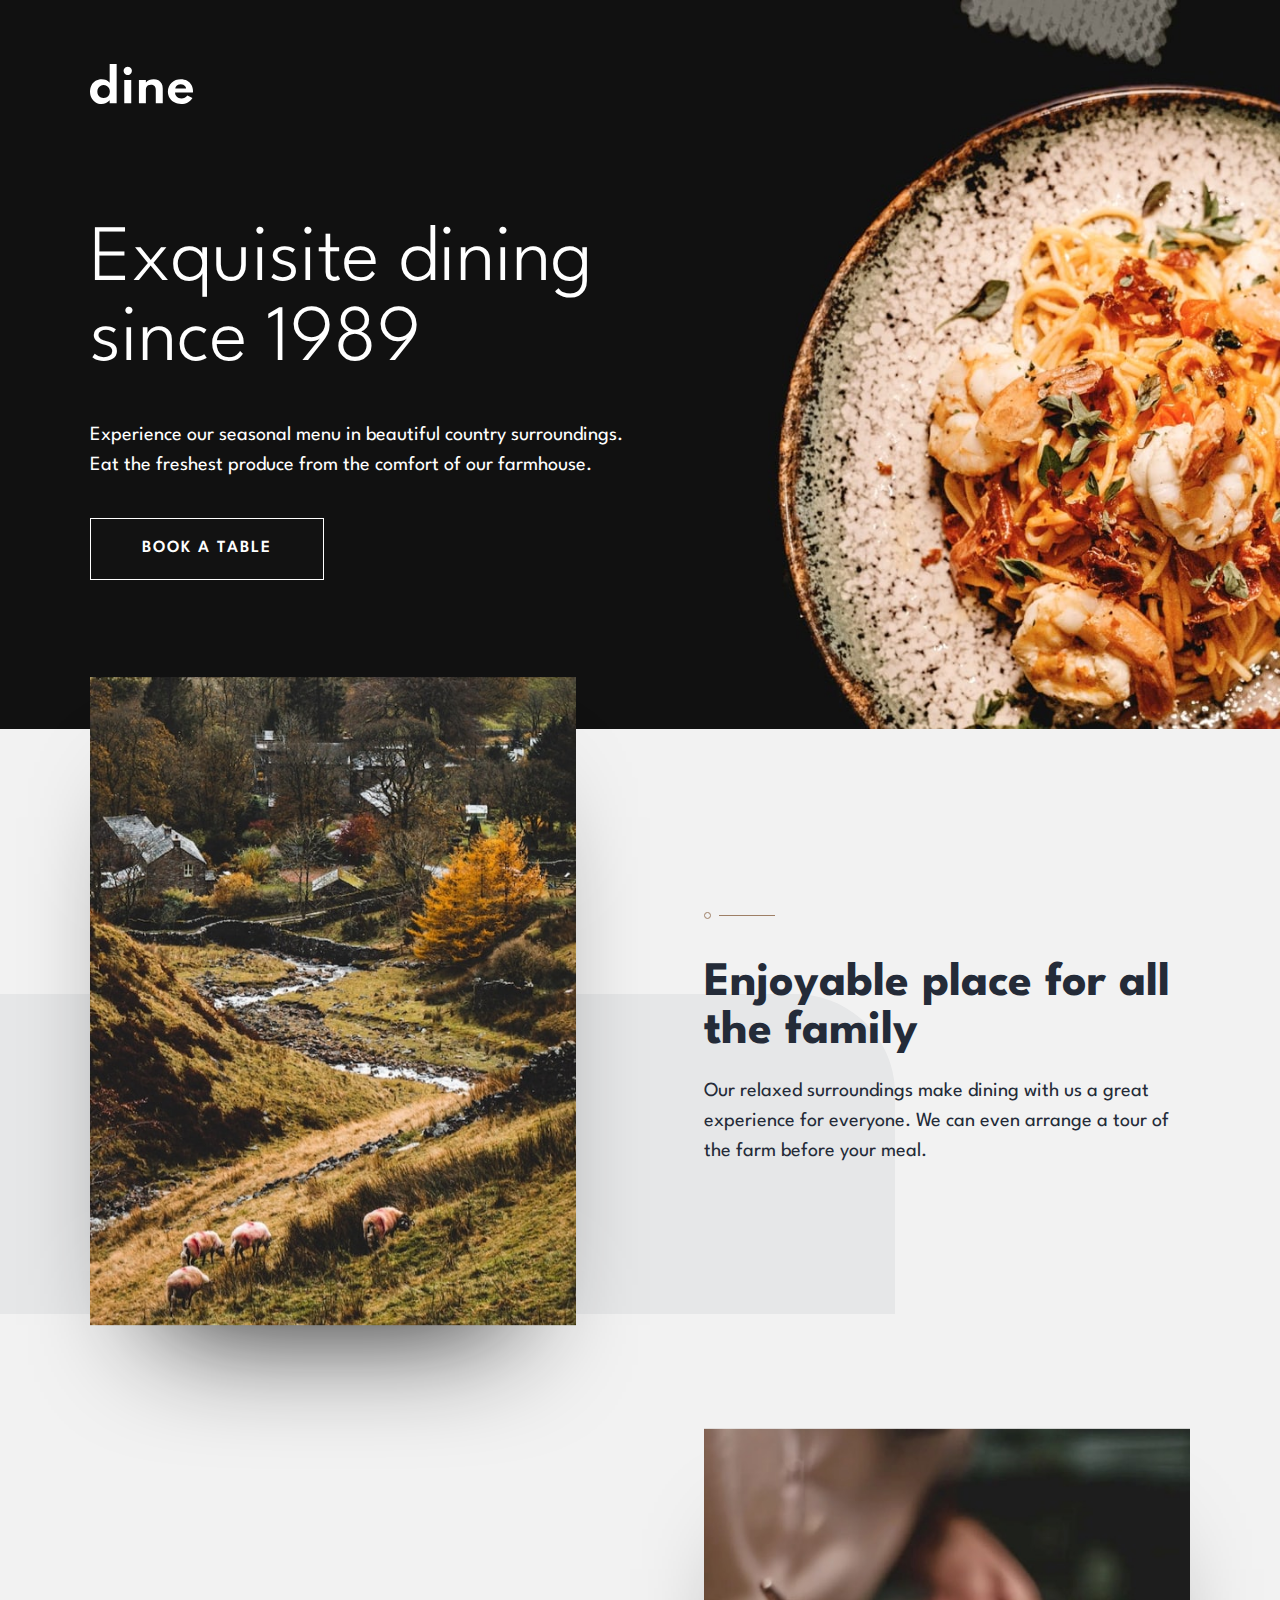
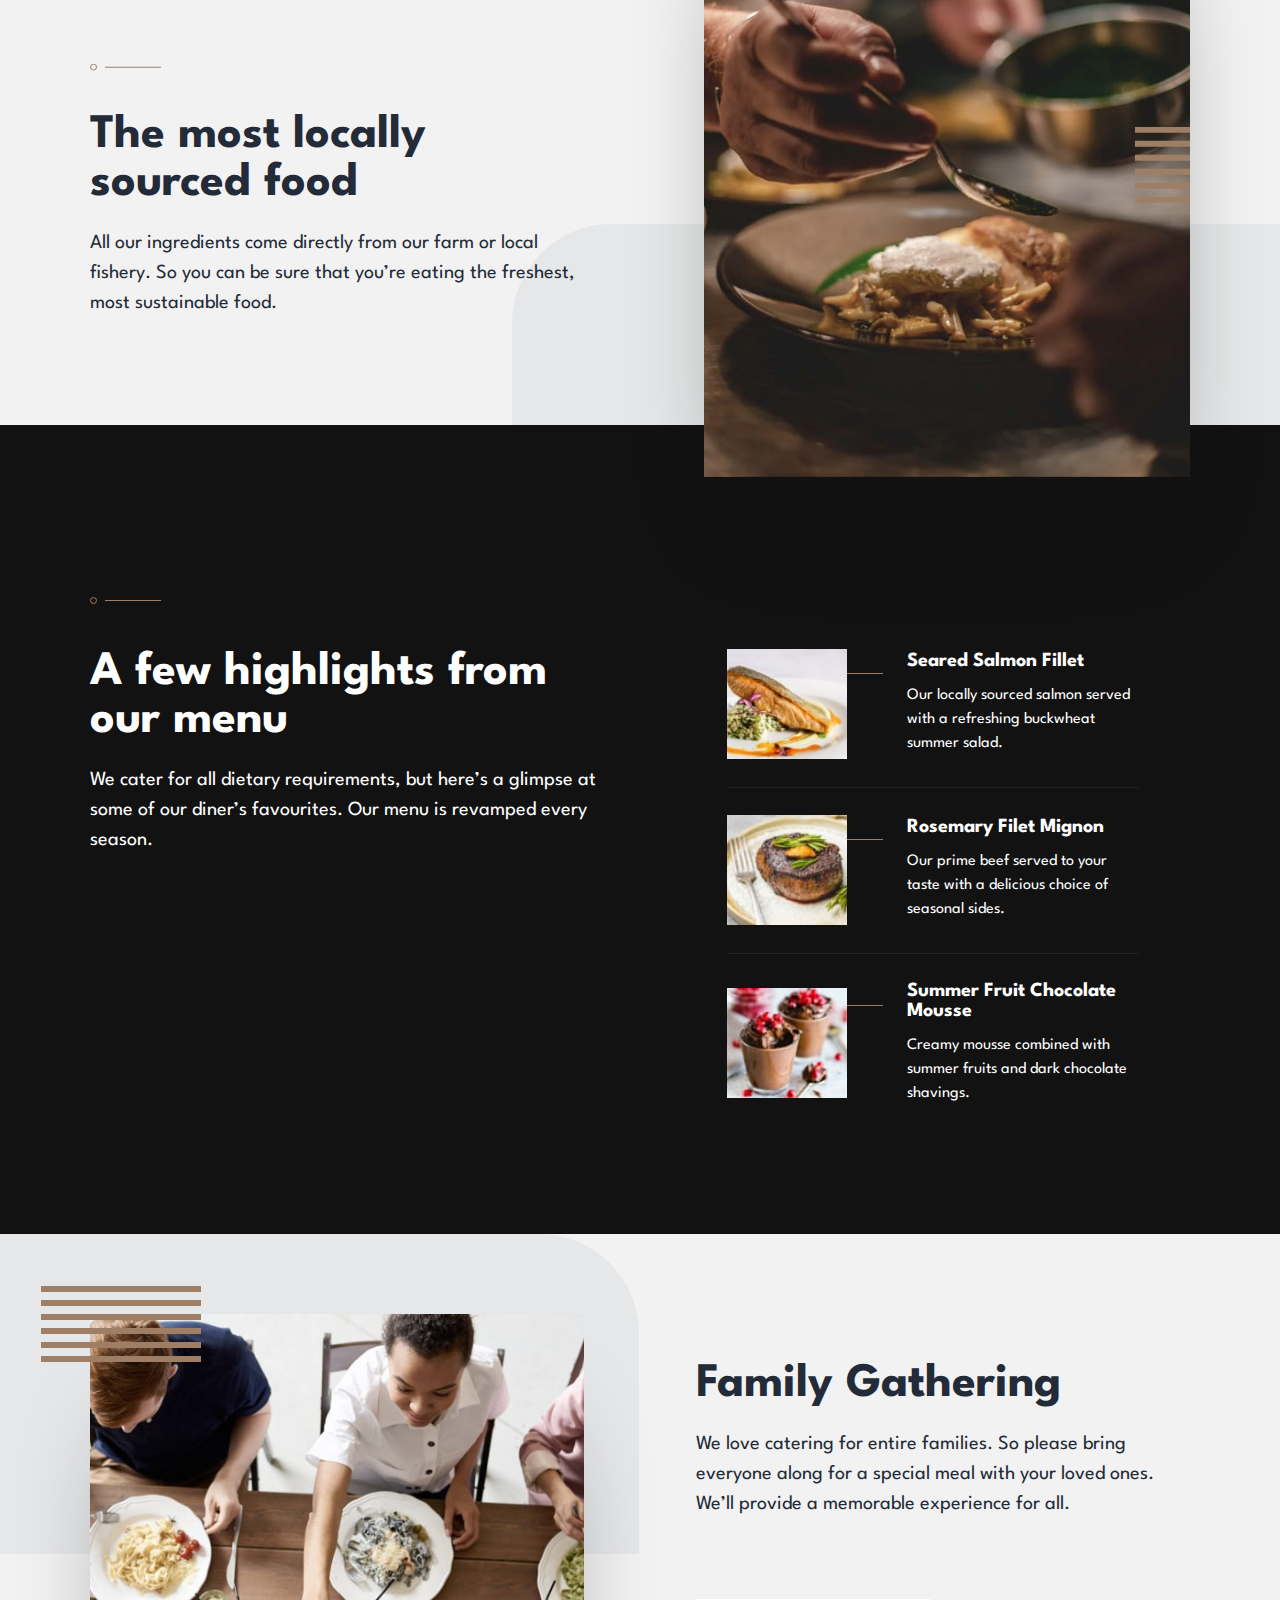
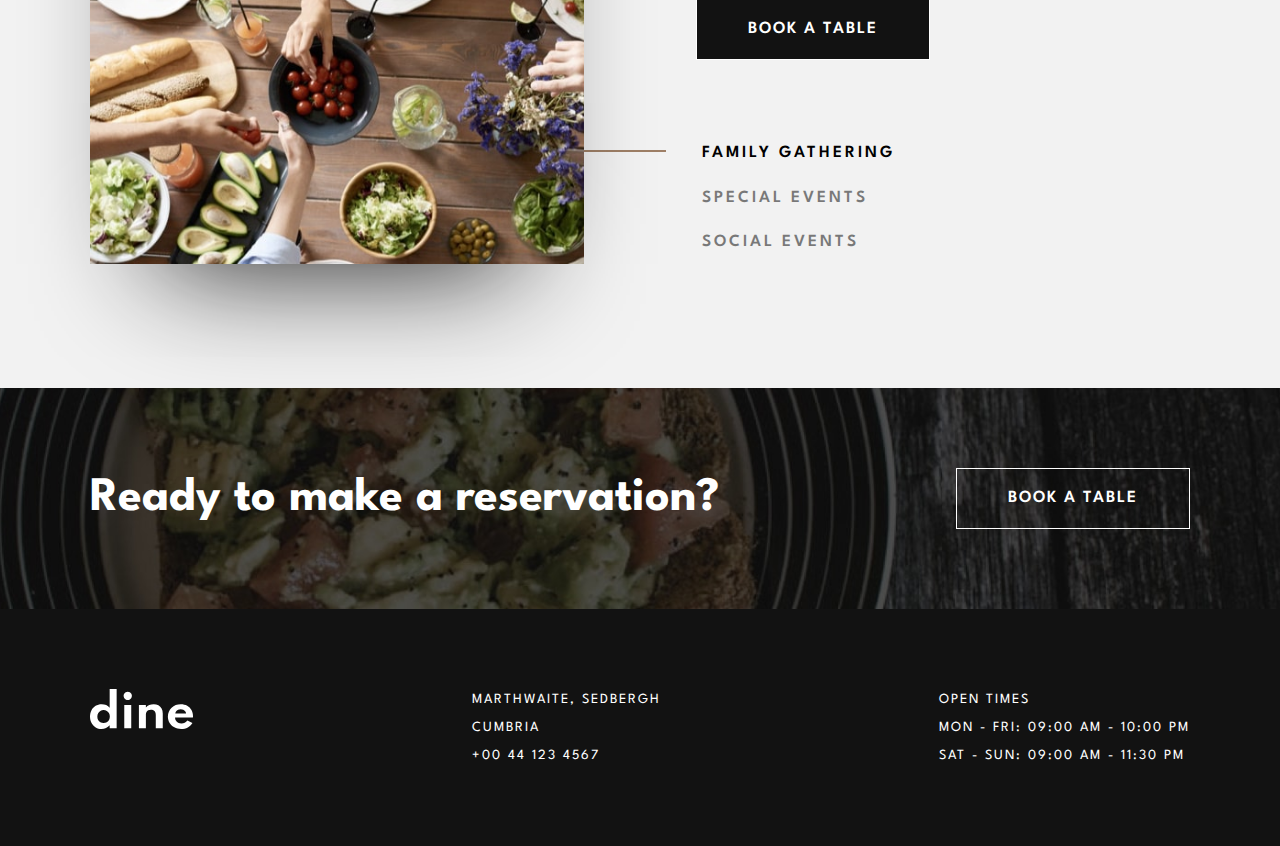
==== index.html @ 5b7f8a97 "Add files via upload" ====
<!DOCTYPE html>
<html lang="en">

<head>
  <meta charset="UTF-8">
  <meta name="viewport" content="width=device-width, initial-scale=1.0">

  <link rel="preconnect" href="https://fonts.googleapis.com">
  <link rel="preconnect" href="https://fonts.gstatic.com" crossorigin>
  <link href="https://fonts.googleapis.com/css2?family=League+Spartan:wght@300;400;600;700&display=swap"
    rel="stylesheet">
  <link rel="icon" type="image/png" sizes="32x32" href="./images/favicon-32x32.png">

  <link rel="stylesheet" href="./style.css">
  <link rel="stylesheet" href="./index.css">

  <title>Frontend Mentor | Dine Website Challenge</title>
</head>

<body>

  <header class="text-neutral-100">
    <div class="header-container">
      <div class="header-content | container">
        <img class="header-logo" src="./images/logo.svg" alt="page logo">
        <div class="header-info">
          <h1 class="fs-header">Exquisite dining since 1989</h1>
          <p>Experience our seasonal menu in beautiful country surroundings. Eat the freshest produce from
            the comfort of our farmhouse.</p>
          <a class="btn" href="./booking.html" target="_blank">Book a table</a>
        </div>
      </div>
      <div class="header-img">
        <picture>
          <source srcset="./images/homepage/hero-bg-desktop.jpg" media="(min-width: 60em)">
          <source srcset="./images/homepage/hero-bg-tablet.jpg" media="(min-width: 40em)">
          <img class="hero-img" src="./images/homepage/hero-bg-mobile.jpg" alt="spaghetti image">
        </picture>
      </div>
    </div>
  </header>

  <main>
    <!-- First Section -->
    <section class="first-section">
      <div class="container">
        <div class="description">
          <div class="description-content">
            <h2 class="fs-sub-header fw-700">Enjoyable place for all the family</h2>
            <p>Our relaxed surroundings make dining with us a great experience for everyone. We can even arrange
              a tour of the farm before your meal.</p>
          </div>
          <div class="description-img">
            <picture>
              <source srcset="./images/homepage/enjoyable-place-desktop.jpg" media="(min-width: 60em)">
              <source srcset="./images/homepage/enjoyable-place-tablet.jpg" media="(min-width: 40em)">
              <img class="river-img" src="./images/homepage/enjoyable-place-mobile.jpg"
                alt="river in the mountains image">
            </picture>
          </div>
        </div>
        <div class="description">
          <div class="description-content">
            <h2 class="fs-sub-header fw-700">The most locally sourced food</h2>
            <p>All our ingredients come directly from our farm or local fishery. So you can be sure that you’re
              eating the freshest, most sustainable food.</p>
          </div>
          <div class="description-img">
            <picture>
              <source srcset="./images/homepage/locally-sourced-desktop.jpg" media="(min-width: 60em)">
              <source srcset="./images/homepage/locally-sourced-tablet.jpg" media="(min-width: 40em)">
              <img class="lunch-img" src="./images/homepage/locally-sourced-mobile.jpg"
                alt="food on the table in a plate">
            </picture>
          </div>
        </div>
      </div>
    </section>
    <!-- End of First Section -->

    <!-- Second Section -->
    <section class="bg-neutral-900 text-neutral-100">
      <div class="container">
        <div class="highlights">
          <div class="highlight-info">
            <h2 class="fs-sub-header fw-700">A few highlights from our menu</h2>
            <p>We cater for all dietary requirements, but here’s a glimpse at some of our diner’s favourites.
              Our menu is revamped every season.</p>
          </div>
          <div class="highlight-collection">
            <!-- First Highlight -->
            <div class="highlight">
              <div class="highlight-img">
                <picture>
                  <source srcset="./images/homepage/salmon-desktop-tablet.jpg" media="(min-width: 40em)">
                  <img src="./images/homepage/salmon-mobile.jpg" alt="salmon with vegetables on a plate">
                </picture>
              </div>
              <div class="highlight-description">
                <h3 class="fw-bold fs-600">Seared Salmon Fillet</h3>
                <p class="fs-400">Our locally sourced salmon served with a refreshing buckwheat summer salad.</p>
              </div>
            </div>
            <!-- End of First Highlight -->
            <!-- Second Highlight -->
            <div class="highlight">
              <div class="highlight-img">
                <picture>
                  <source srcset="./images/homepage/beef-desktop-tablet.jpg" media="(min-width: 40em)">
                  <img src="./images/homepage/beef-mobile.jpg" alt="beef on a plate">
                </picture>
              </div>
              <div class="highlight-description">
                <h3 class="fw-bold fs-600">Rosemary Filet Mignon</h3>
                <p class="fs-400">Our prime beef served to your taste with a delicious choice of seasonal sides.</p>
              </div>
            </div>
            <!-- End of Second Highlight -->
            <!-- Third Highlight -->
            <div class="highlight">
              <div class="highlight-img">
                <picture>
                  <source srcset="./images/homepage/chocolate-desktop-tablet.jpg" media="(min-width: 40em)">
                  <img src="./images/homepage/chocolate-mobile.jpg" alt="dessert chocolade">
                </picture>
              </div>
              <div class="highlight-description">
                <h3 class="fw-bold fs-600">Summer Fruit Chocolate Mousse</h3>
                <p class="fs-400">Creamy mousse combined with summer fruits and dark chocolate shavings.</p>
              </div>
            </div>
            <!-- End of Third Highlight -->
          </div>
        </div>
      </div>
    </section>
    <!-- End of Second Section -->

    <!-- Third Section -->
    <section class="third-section">
      <div class="container">
        <!-- First Experience -->
        <div class="booking-experience booking-experience-family">
          <div class="experience-img">
            <picture>
              <source srcset="./images/homepage/family-gathering-desktop.jpg" media="(min-width: 60em)">
              <source srcset="./images/homepage/family-gathering-tablet.jpg" media="(min-width: 40em)">
              <img class="gathering-img" src="./images/homepage/family-gathering-mobile.jpg"
                alt="family gathering lunch">
            </picture>
          </div>
          <div class="experience-opportunity">
            <div class="experience-options | fs-500 fw-600 text-primary-300">
              <button class="family-gathering">Family Gathering</button>
              <button class="special-events" onclick="showDiv2()">Special Events</button>
              <button class="social-events" onclick="showDiv3()">Social Events</button>
            </div>
            <div class="experience-info">
              <h2 class="fs-sub-header fw-700">Family Gathering</h2>
              <p>We love catering for entire families. So please bring everyone along for a special meal with your
                loved ones. We’ll provide a memorable experience for all.
              </p>
              <a class="btn" href="./booking.html" target="_blank">Book a table</a>
            </div>
          </div>
        </div>
        <!-- End of First Experience -->
        <!-- Second Experience -->
        <div class="booking-experience booking-experience-special" style="display: none;">
          <div class="experience-img">
            <picture>
              <source srcset="./images/homepage/special-events-desktop.jpg" media="(min-width: 60em)">
              <source srcset="./images/homepage/special-events-tablet.jpg" media="(min-width: 40em)">
              <img class="gathering-img" src="./images/homepage/special-events-mobile.jpg"
                alt="celebrating special family event">
            </picture>
          </div>
          <div class="experience-opportunity">
            <div class="experience-options | fs-500 fw-600 text-primary-300">
              <button class="family-gathering" onclick="showDiv1()">Family Gathering</button>
              <button class="special-events">Special Events</button>
              <button class="social-events" onclick="showDiv3()">Social Events</button>
            </div>
            <div class="experience-info">
              <h2 class="fs-sub-header fw-700">Special Events</h2>
              <p>Whether it’s a romantic dinner or special date you’re celebrating with others we’ll look after you.
                We’ll be sure to mark your special date with an unforgettable meal.</p>
              <a class="btn" href="./booking.html" target="_blank">Book a table</a>
            </div>
          </div>
        </div>
        <!-- End of Second Experience -->
        <!-- Third Experience -->
        <div class="booking-experience booking-experience-social" style="display: none;">
          <div class="experience-img">
            <picture>
              <source srcset="./images/homepage/social-events-desktop.jpg" media="(min-width: 60em)">
              <source srcset="./images/homepage/social-events-tablet.jpg" media="(min-width: 40em)">
              <img class="gathering-img" src="./images/homepage/social-events-mobile.jpg"
                alt="social event in the making">
            </picture>
          </div>
          <div class="experience-opportunity">
            <div class="experience-options | fs-500 fw-600 text-primary-300">
              <button class="family-gathering" onclick="showDiv1()">Family Gathering</button>
              <button class="special-events" onclick="showDiv2()">Special Events</button>
              <button class="social-events">Social Events</button>
            </div>
            <div class="experience-info">
              <h2 class="fs-sub-header fw-700">Social Events</h2>
              <p>Are you looking to have a larger social event? No problem! We’re more than happy to cater for big
                parties. We’ll work with you to make your event a hit with everyone.</p>
              <a class="btn" href="./booking.html" target="_blank">Book a table</a>
            </div>
          </div>
        </div>
        <!-- End of Third Experience -->
      </div>
    </section>
    <!-- End of Third Section -->

    <!-- Fourth Section -->
    <section class="cta | text-neutral-100">
      <div class="container">
        <h2 class="fs-sub-header fw-700">Ready to make a reservation?</h2>
        <a class="btn btn-transparent" href="./booking.html" target="_blank">Book a table</a>
      </div>
    </section>
    <!-- End of Fourth Section -->


    <footer class="bg-neutral-900 text-neutral-100 fs-300">
      <div class="container">
        <img src="./images/logo.svg" alt="page logo">
        <div class="footer-info">
          <p>Marthwaite, Sedbergh</p>
          <p>Cumbria</p>
          <p>+00 44 123 4567</p>
        </div>
        <div class="footer-worktime">
          <p>Open Times</p>
          <p>Mon - Fri: 09:00 AM - 10:00 PM</p>
          <p>Sat - Sun: 09:00 AM - 11:30 PM</p>
        </div>
      </div>
    </footer>
  </main>

  <script src="./index.js"></script>
</body>

</html>
---- style.css ----
:root {
  --clr-accent-400: hsl(26, 22%, 51%);
  --clr-accent-500: hsl(0, 43%, 50%);

  --clr-neutral-900: hsl(0, 0%, 7%);
  --clr-neutral-200: hsl(0, 0%, 95%);
  --clr-neutral-100: hsl(0, 0%, 100%);

  --clr-primary-100: hsl(0, 0%, 56%);
  --clr-primary-200: hsl(216, 14%, 42%);
  --clr-primary-300: hsl(0, 0%, 30%);
  --clr-primary-400: hsl(219, 22%, 18%);
  --clr-primary-700: hsl(234, 30%, 13%);

  --fw-300: 300;
  --fw-400: 400;
  --fw-600: 600;
  --fw-700: 700;

  --fs-300: 0.875rem;
  --fs-400: 1rem;
  --fs-500: 1.0625rem;
  --fs-600: 1.25rem;
  --fs-700: 2rem;

  --fs-header: 5rem;
  --fs-sub-header: 3rem;
  --fs-body: 1.25rem;

  --ff-primary: "League Spartan", sans-serif;
}

@media (max-width: 60em) {
  :root {
    --fs-header: 3rem;
  }
}
@media (max-width: 40em) {
  :root {
    --fs-header: 2rem;
    --fs-sub-header: 2rem;
    --fs-body: 1rem;
  }
}

*,
*::before,
*::after {
  box-sizing: border-box;
}
/*
  2. Remove default margin
*/
* {
  margin: 0;
}
/*
  3. Allow percentage-based heights in the application
*/
html,
body {
  height: 100%;
}
/*
  Typographic tweaks!
  4. Add accessible line-height
  5. Improve text rendering
*/
body {
  line-height: 1.5;
  -webkit-font-smoothing: antialiased;
}
/*
  6. Improve media defaults
*/
img,
picture,
video,
canvas,
svg {
  display: block;
  max-width: 100%;
}
/*
  7. Remove built-in form typography styles
*/
input,
button,
textarea,
select {
  font: inherit;
}
/*
  8. Avoid text overflows
*/
p,
h1,
h2,
h3,
h4,
h5,
h6 {
  overflow-wrap: break-word;
}
/*
  9. Create a root stacking context
*/
#root,
#__next {
  isolation: isolate;
}

/* Utility classes */

.text-accent-500 {
  color: var(--clr-accent-500);
}

.text-neutral-100 {
  color: var(--clr-neutral-100);
}
.text-neutral-900 {
  color: var(--clr-neutral-900);
}

.text-primary-200 {
  color: var(--clr-primary-200);
}
.text-primary-300 {
  color: var(--clr-primary-300);
}
.text-primary-400 {
  color: var(--clr-primary-400);
}
.text-primary-700 {
  color: var(--clr-primary-700);
}

.bg-accent-400 {
  background-color: var(--clr-accent-400);
}

.bg-neutral-100 {
  background-color: var(--clr-neutral-100);
}
.bg-neutral-900 {
  background-color: var(--clr-neutral-900);
}

.bg-primary-200 {
  background-color: var(--clr-primary-200);
}
.bg-primary-300 {
  background-color: var(--clr-primary-300);
}
.bg-primary-400 {
  background-color: var(--clr-primary-400);
}
.bg-primary-700 {
  background-color: var(--clr-primary-700);
}

.fw-300 {
  font-weight: var(--fw-300);
}
.fw-400 {
  font-weight: var(--fw-400);
}
.fw-600 {
  font-weight: var(--fw-600);
}
.fw-700 {
  font-weight: var(--fw-700);
}

.fs-300 {
  font-size: var(--fs-300);
}
.fs-400 {
  font-size: var(--fs-400);
}
.fs-500 {
  font-size: var(--fs-500);
}
.fs-600 {
  font-size: var(--fs-600);
}
.fs-700 {
  font-size: var(--fs-700);
}
.fs-800 {
  font-size: var(--fs-800);
}
.fs-header {
  font-size: var(--fs-header);
}
.fs-sub-header {
  font-size: var(--fs-sub-header);
}

.container {
  --side-padd: 1rem;

  width: min(1100px, 100% - var(--side-padd) * 2);
  margin-inline: auto;
}

/* General Styling */

body {
  font-family: var(--ff-primary);
  font-size: var(--fs-body);
  font-weight: var(--fw-400);
  color: var(--clr-primary-400);
  background-color: var(--clr-neutral-200);
}

h1,
h2,
h3 {
  line-height: 1;
}

h1 {
  font-weight: var(--fw-300);
}

.btn {
  text-decoration: none;
  font-size: var(--fs-500);
  background-color: var(--clr-neutral-900);
  color: var(--clr-neutral-100);
  text-transform: uppercase;
  font-weight: var(--fw-600);
  border: 1px solid var(--clr-neutral-100);
  padding: 1em 3em;
  letter-spacing: 2px;
}

@media (min-width: 60em) {
  .btn:hover,
  .btn:focus-visible {
    background-color: var(--clr-neutral-100);
    color: var(--clr-neutral-900);
    border: 1px solid currentColor;
  }
}

/* Footer */

footer > .container {
  padding-block: 5rem;
  display: grid;
  grid-template-areas:
    "logo"
    "info"
    "worktime";
  gap: 2.5em;
  justify-content: center;
  text-align: center;
  text-transform: uppercase;
  letter-spacing: 2px;
}

footer > .container > img {
  margin-inline: auto;
  grid-area: logo;
}

.footer-info {
  grid-area: info;
}

.footer-info > * + * {
  margin-top: 0.5em;
}

.footer-worktime {
  grid-area: worktime;
}

.footer-worktime > * + * {
  margin-top: 0.5em;
}

@media (min-width: 40em) {
  footer > .container {
    grid-template-areas:
      "logo info"
      "logo worktime";
    justify-content: start;
    text-align: left;
  }
  footer > .container > img {
    margin-right: 8em;
  }
}

@media (min-width: 60em) {
  footer > .container {
    grid-template-areas: "logo info worktime";
    justify-content: space-between;
    text-align: left;
  }
  footer > .container > img {
    margin-right: 0;
  }
}
---- index.css ----
.header-container {
  display: grid;
  grid-template-rows: 1fr 70%;
  text-align: center;
}

.header-logo {
  margin-inline: auto;
  margin-bottom: 2rem;
}

.header-container > * {
  grid-column: 1 / 2;
}

.header-content {
  z-index: 2;
  grid-row: 2 / 3;
}

@media (min-width: 40em) {
  .header-content {
    margin-top: 4rem;
  }
  .header-info {
    max-width: 58ch;
    margin-inline: auto;
  }
}

@media (min-width: 60em) {
  .header-container {
    text-align: left;
  }
  .header-logo {
    margin: 0;
  }
  .header-content {
    grid-row: 1 / 3;
  }
}

.header-info {
  display: grid;
}

.header-info h1 {
  margin-bottom: 0.5em;
}

.header-info a {
  margin-top: 2.5em;
  max-width: fit-content;
  margin-inline: auto;
}

.header-img {
  z-index: -1;
  grid-row: 1 / 5;
}

.hero-img {
  min-width: 100%;
}

@media (max-width: 60em) {
  .hero-img {
    max-height: 900px;
    object-fit: cover;
    object-position: 50% 20%;
  }
}

@media (max-width: 40em) {
  .hero-img {
    max-height: 700px;
    object-fit: cover;
    object-position: 50% 20%;
  }
}

@media (min-width: 60em) {
  .header-content {
    display: grid;
  }
  .header-info {
    margin-bottom: 10%;
    margin-inline: initial;
    max-height: 400px;
    max-width: 45ch;
  }
  .header-info h1 {
    margin: 0;
  }
  .header-info a {
    margin-inline: 0;
    margin-top: 0;
    align-self: start;
  }
  .hero-img {
    min-height: 650px;
  }
  .header-logo {
    align-self: start;
  }
}

/* First section */

.description {
  display: flex;
  flex-direction: column;
  gap: 6rem;
  align-items: center;
  text-align: center;
  position: relative;
}

.description:first-child {
  transform: translateY(-10%);
}

.description:last-child {
  margin-bottom: 7rem;
}

@media (min-width: 40em) {
  .header-content {
    margin-top: 4rem;
  }
  .description:first-child {
    transform: translateY(-15%);
  }
}

@media (min-width: 60em) {
  .description {
    flex-direction: row;
    text-align: left;
    gap: 8rem;
  }
  .description > * {
    flex-basis: 100%;
  }
  .description:first-child {
    transform: translateY(-8%);
  }
  .description:last-child {
    margin-bottom: 0;
    transform: translateY(8%);
  }
  .description-content {
    transform: translateY(30%);
  }
}

.description-content {
  order: 2;
  position: relative;
}

.description-content::before {
  content: "";
  background-image: url("./images/patterns/pattern-divide.svg");
  position: absolute;
  inset: -3rem 0 0 calc(50% - 35px);
  background-repeat: no-repeat;
}

.description-content > * + * {
  margin-top: 1em;
}

.description-img {
  order: 1;
  box-shadow: 0 70px 120px -70px var(--clr-neutral-900);
}

@media (min-width: 40em) {
  main {
    position: relative;
  }
  .first-section::before {
    content: "";
    background-image: url("./images/patterns/pattern-curve-top-right.svg");
    background-repeat: no-repeat;
    position: absolute;
    z-index: -1;
    inset: 4% 50% 0 0;
  }
  .first-section::after {
    content: "";
    background-image: url("./images/patterns/pattern-curve-top-left.svg");
    background-repeat: no-repeat;
    position: absolute;
    z-index: -1;
    inset: 37% 0 0 50%;
  }
  .description:last-child .description-img::after {
    content: "";
    background-image: url("./images/patterns/pattern-lines.svg");
    background-repeat: no-repeat;
    position: absolute;
    inset: 40% 0 0 75%;
    z-index: 1;
  }
}

@media (min-width: 60em) {
  .first-section::before {
    inset: 8% 0 0 0;
  }
  .first-section::after {
    inset: 33% 0 0 40%;
  }
  .description:last-child .description-content {
    order: 1;
  }
  .description-content::before {
    inset: -3rem 0 0 0;
  }
  .description:last-child .description-img::after {
    inset: 46% 0 0 95%;
  }
}

@media (min-width: 85em) {
  .description:last-child .description-img::after {
    width: 160px;
  }
}

@media (min-width: 140em) {
  .first-section::after {
    inset: 30% 0 0 70%;
  }
}

/* Second Section */

.highlights {
  display: flex;
  flex-direction: column;
  gap: 4.5rem;
  text-align: center;
  padding-block: 8rem 6rem;
}

.highlight-info > * + * {
  margin-top: 1em;
}

.highlight-info h2 {
  position: relative;
}

.highlight-info h2::before {
  content: "";
  background-image: url("./images/patterns/pattern-divide.svg");
  background-repeat: no-repeat;
  position: absolute;
  inset: -3.25rem 0 0 calc(50% - 35px);
}

.highlight-collection > * + * {
  margin-top: 6rem;
  position: relative;
}

.highlight-collection > * + *::before {
  content: "";
  position: absolute;
  inset: -1.75rem 0 0;
  border-top: 1px solid;
  border-top-color: var(--clr-primary-100);
  opacity: 0.15;
}

.highlight {
  display: flex;
  flex-direction: column;
  align-items: center;
  gap: 2.5rem;
}

.highlight-description {
  max-width: 40ch;
}

@media (min-width: 40em) {
  .highlight-collection > * + * {
    margin-top: 3.5rem;
  }
  .highlight {
    flex-direction: row;
    gap: 3.75rem;
    max-width: 80%;
    margin-inline: auto;
    position: relative;
    isolation: isolate;
  }
  .highlight::after {
    content: "";
    background-image: url("./images/patterns/pattern-lines.svg");
    background-repeat: no-repeat;
    position: absolute;
    z-index: -1;
    inset: 1rem 0 0 0rem;
    height: 1.5px;
    width: 30%;
  }
  .highlight-img > * > * {
    min-width: 120px;
    object-fit: cover;
  }
  .highlight-description {
    text-align: left;
  }
}

.highlight-description > * + * {
  margin-top: 0.8125em;
}

@media (min-width: 60em) {
  .highlights {
    flex-direction: row;
    text-align: left;
    padding-block: 14rem 8rem;
  }
  .highlights > * {
    flex-basis: 100%;
  }
  .highlight-info h2::before {
    inset: -3.25rem 0 0 0;
  }
  .highlight::after {
    inset: 1.5rem 0 0 2rem;
  }
  .highlight-img > * > * {
    min-height: clamp(100px, 110px, 120px);
  }
}

/* Third Section */

.third-section {
  position: relative;
}

.booking-experience {
  display: flex;
  flex-direction: column;
  gap: 3em;
  align-items: center;
  text-align: center;
  margin-block: 5rem 7.75rem;
}

.experience-img {
  position: relative;
  box-shadow: 0 70px 120px -70px var(--clr-neutral-900);
}

.experience-options {
  display: flex;
  flex-direction: column;
  gap: 1.75em;
}

@media (min-width: 40em) {
  .experience-img::before {
    content: "";
    position: absolute;
    inset: -10% 0 0 -10%;
    background-image: url("./images/patterns/pattern-lines.svg");
    background-repeat: no-repeat;
  }
  .third-section::before {
    content: "";
    position: absolute;
    z-index: -1;
    inset: -5rem 0 0 -70%;
    background-image: url("./images/patterns/pattern-curve-top-right.svg");
    background-repeat: no-repeat;
  }
  .experience-options {
    flex-direction: row;
    gap: 1em;
    justify-content: space-between;
  }
}

@media (min-width: 60em) {
  .third-section::before {
    inset: -5rem 0 0 -20%;
  }
  .booking-experience {
    flex-direction: row;
    text-align: left;
    gap: 7rem;
  }
  .booking-experience > * {
    flex-basis: 100%;
  }
  .experience-img::before {
    inset: -5% 0 0 -10%;
  }
  .experience-opportunity {
    display: flex;
    flex-direction: column-reverse;
  }
  .experience-options {
    flex-direction: column;
    align-items: start;
    margin-top: 5rem;
  }
}

.experience-options > button {
  cursor: pointer;
  background-color: transparent;
  border: 0;
  text-transform: uppercase;
  letter-spacing: 3px;
  position: relative;
}

.experience-options > button::after {
  content: "";
  background-image: url("./images/patterns/pattern-lines.svg");
  background-repeat: no-repeat;
  position: absolute;
  z-index: -1;
  inset: 1.75rem 0 0 calc(50% - 5%);
  height: 2px;
  width: 10%;
}

.experience-options > button[onclick] {
  opacity: 0.5;
}

.experience-options > button[onclick]::after {
  display: none;
}

.experience-info {
  margin-top: 2em;
  display: grid;
  gap: 1em;
}

.experience-info > .btn {
  width: fit-content;
  margin-inline: auto;
}

@media (min-width: 40em) {
  .experience-options > button::after {
    inset: 2rem 0 0 calc(50% - 11%);
    width: 22%;
  }
  .experience-info {
    max-width: 50ch;
    margin-inline: auto;
  }
  .experience-info > .btn {
    margin-top: 3.75rem;
  }
}

@media (min-width: 60em) {
  .experience-options > button:hover,
  .experience-options > button:focus {
    opacity: 1;
  }
  .experience-options > button::after {
    inset: calc(50% - 0.25em) 0 0 -7rem;
    width: 40%;
  }
  .experience-info > .btn {
    margin-inline: 0;
  }
  .experience-img > * > * {
    min-height: 550px;
    object-fit: cover;
  }
}

/* Fourth Section */

.cta {
  padding-block: 5rem;
  background-image: url("./images/homepage/ready-bg-mobile.jpg");
  background-repeat: no-repeat;
  background-size: cover;
  background-position: center center;
}

@media (min-width: 40em) {
  .cta {
    background-image: url("./images/homepage/ready-bg-tablet.jpg");
  }
}

.cta > .container {
  display: flex;
  flex-direction: column;
  gap: 1.5em;
  align-items: center;
  text-align: center;
}

.btn-transparent {
  background-color: transparent;
}

@media (min-width: 60em) {
  .cta {
    background-image: url("./images/homepage/ready-bg-desktop.jpg");
  }
  .cta > .container {
    flex-direction: row;
    justify-content: space-between;
  }
}
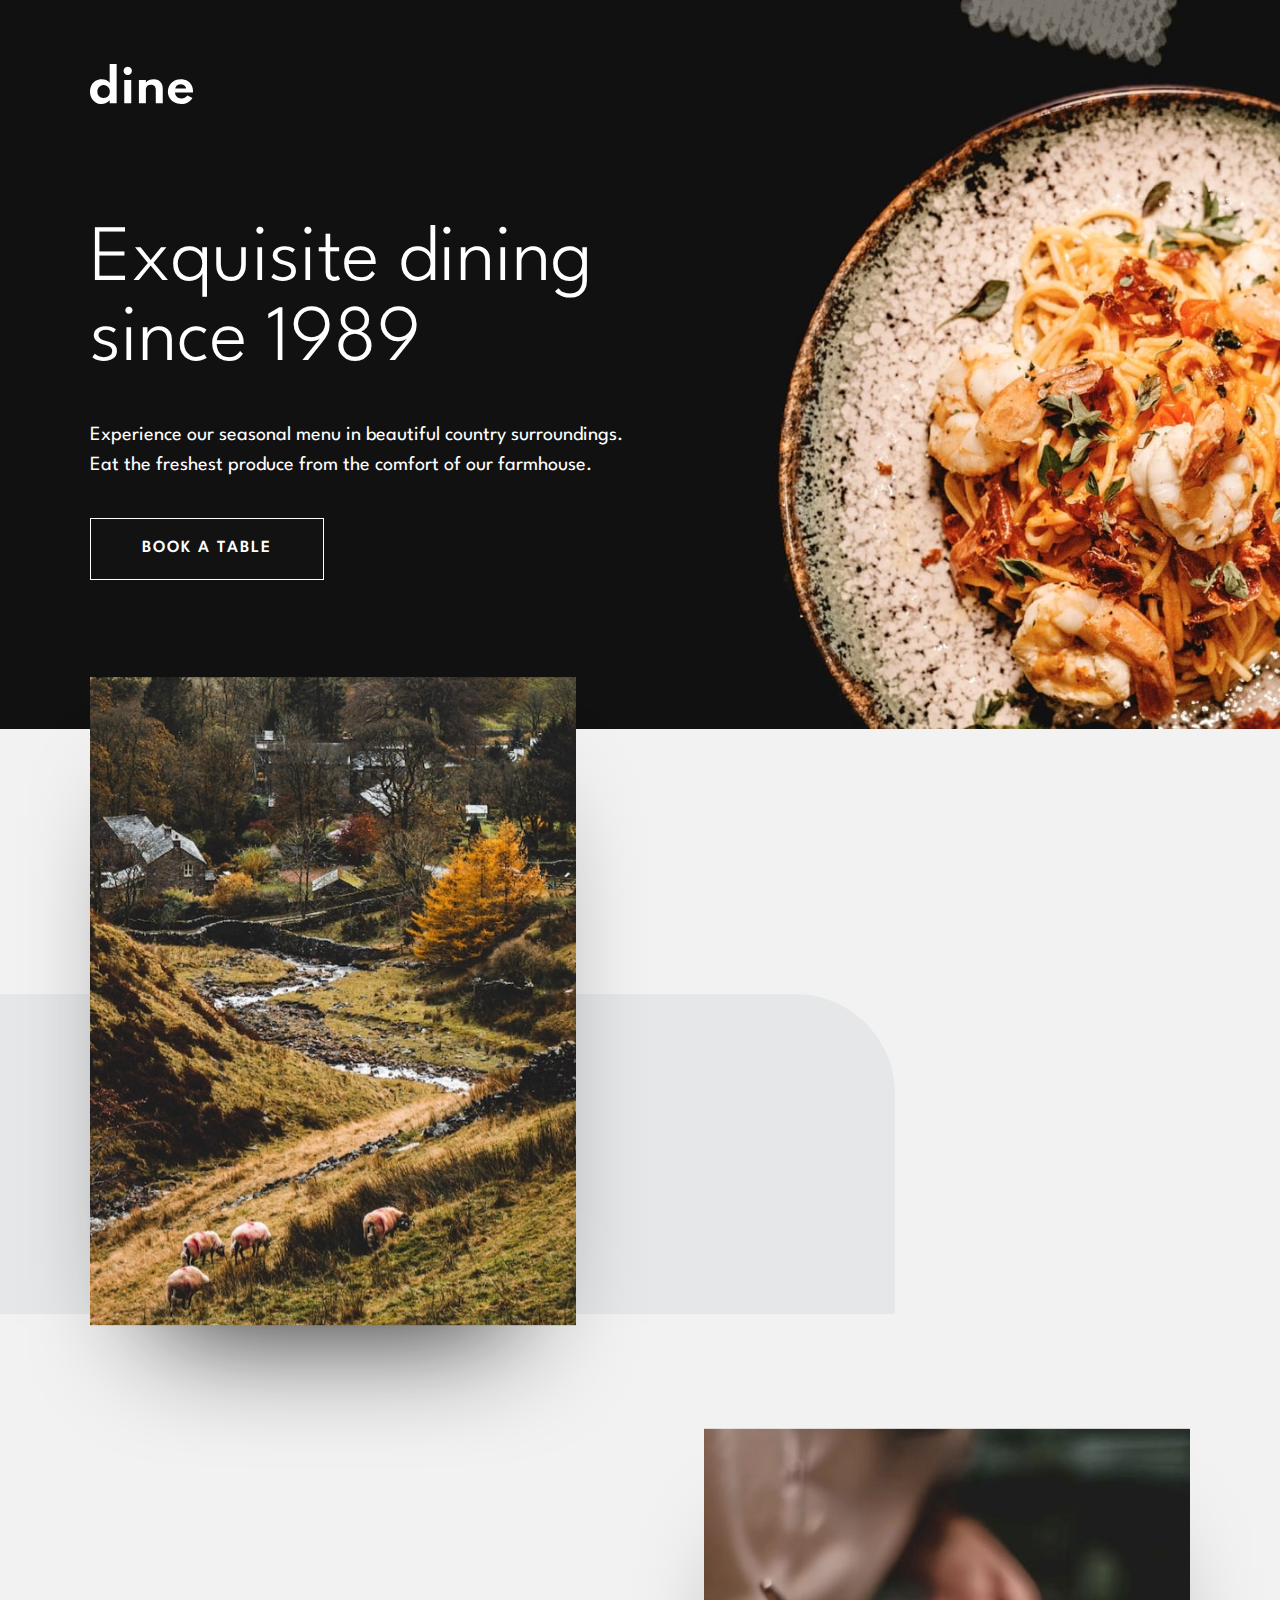
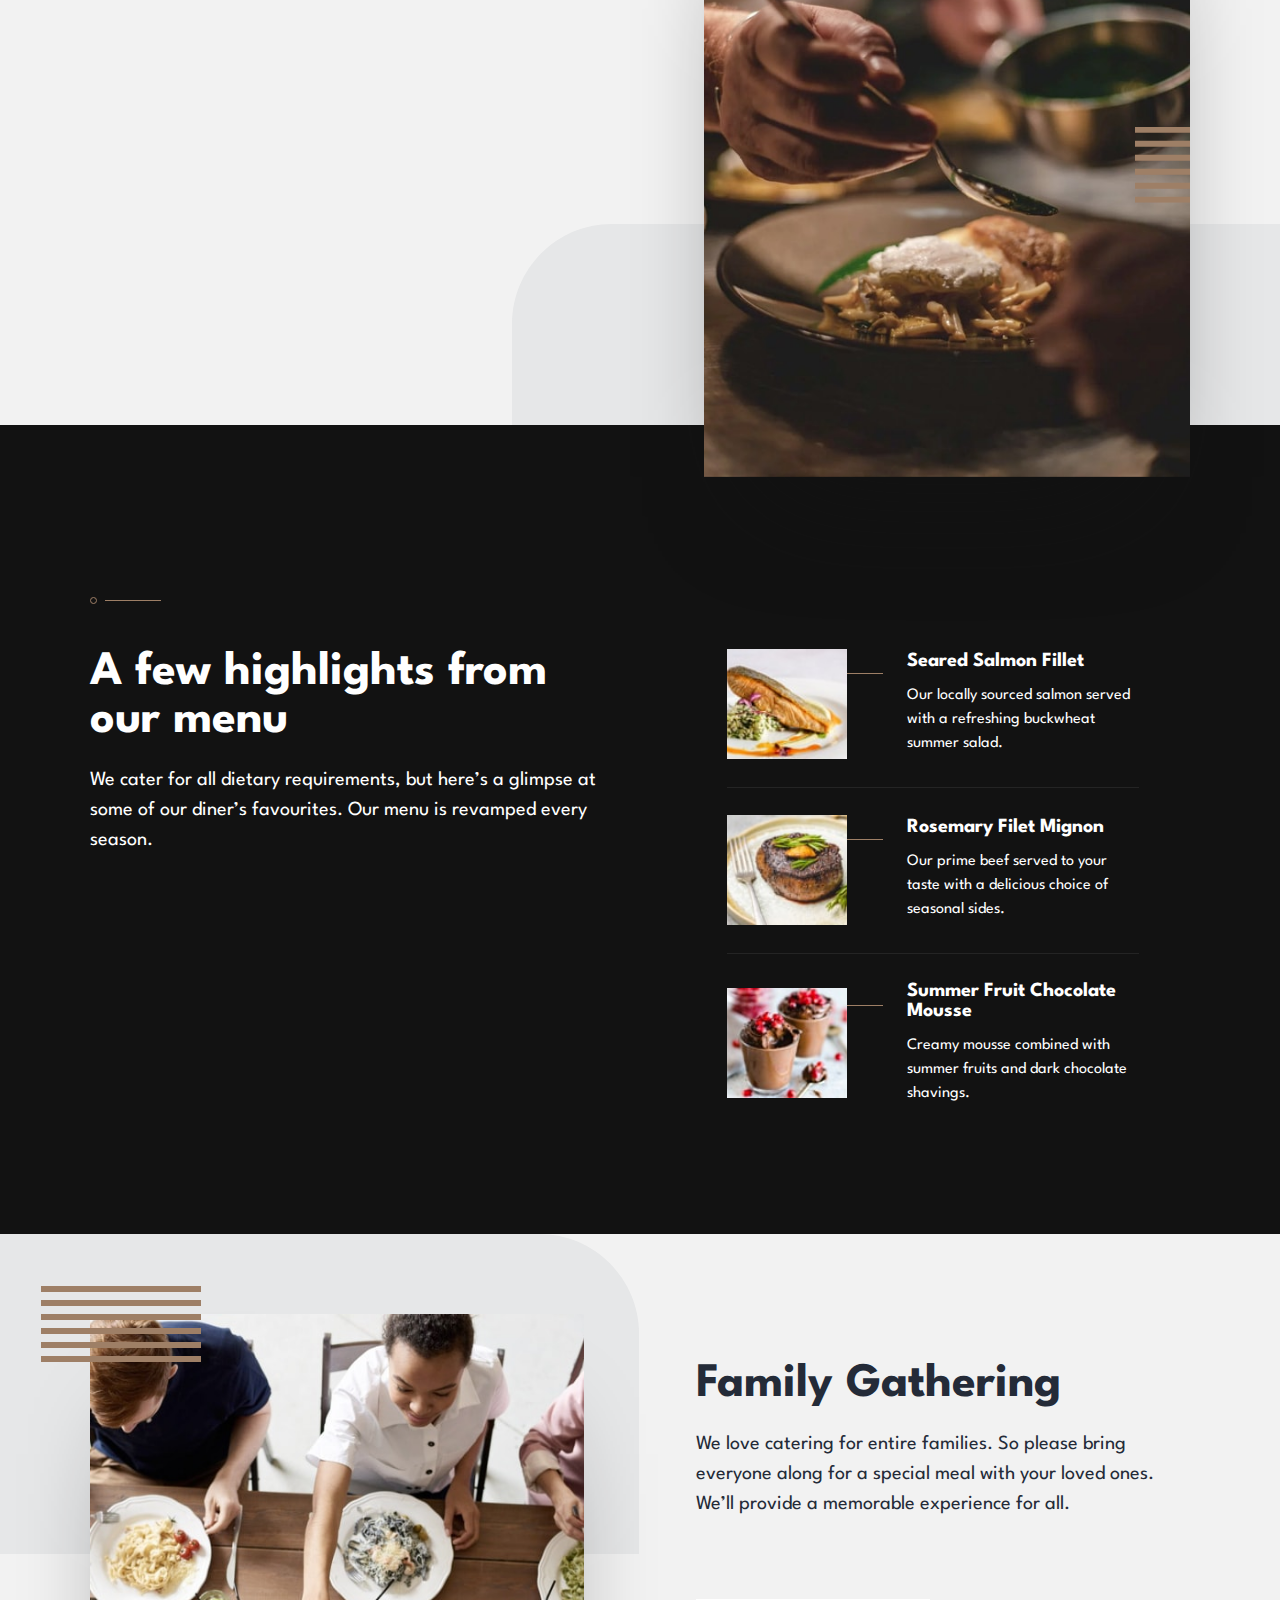
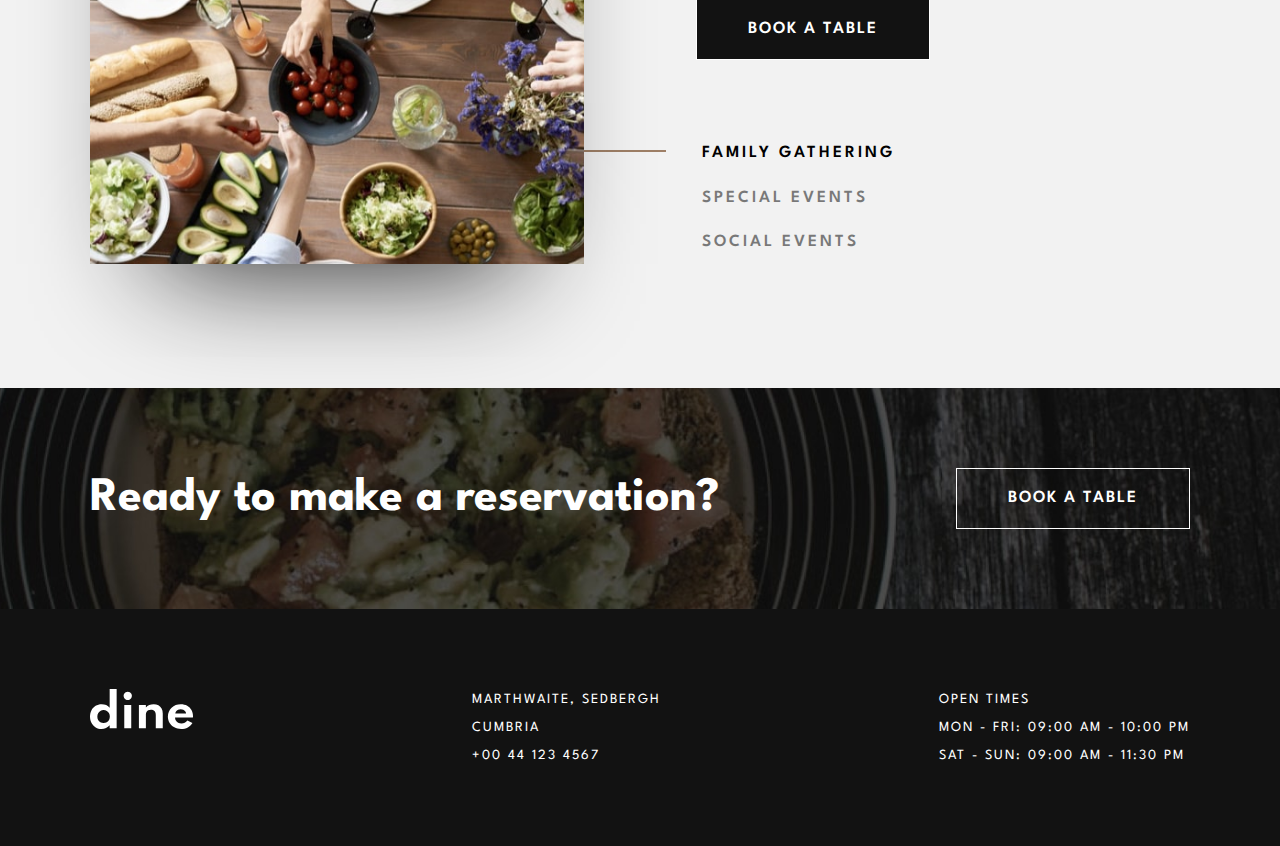
==== commit e70a0f82: "Add files via upload" ====
--- a/index.html
+++ b/index.html
@@ -11,6 +11,10 @@
     rel="stylesheet">
   <link rel="icon" type="image/png" sizes="32x32" href="./images/favicon-32x32.png">
 
+  <link href="./assets/css/fontawesome.css" rel="stylesheet">
+  <link href="./assets/css/brands.css" rel="stylesheet">
+  <link href="./assets/css/solid.css" rel="stylesheet">
+
   <link rel="stylesheet" href="./style.css">
   <link rel="stylesheet" href="./index.css">
 
@@ -19,7 +23,7 @@
 
 <body>
 
-  <header class="text-neutral-100">
+  <header class="text-neutral-100" id="header">
     <div class="header-container">
       <div class="header-content | container">
         <img class="header-logo" src="./images/logo.svg" alt="page logo">
@@ -60,7 +64,7 @@
           </div>
         </div>
         <div class="description">
-          <div class="description-content">
+          <div class="description-content | from-left">
             <h2 class="fs-sub-header fw-700">The most locally sourced food</h2>
             <p>All our ingredients come directly from our farm or local fishery. So you can be sure that you’re
               eating the freshest, most sustainable food.</p>
@@ -152,8 +156,8 @@
           <div class="experience-opportunity">
             <div class="experience-options | fs-500 fw-600 text-primary-300">
               <button class="family-gathering">Family Gathering</button>
-              <button class="special-events" onclick="showDiv2()">Special Events</button>
-              <button class="social-events" onclick="showDiv3()">Social Events</button>
+              <button class="special-events" onclick="showSpecial()">Special Events</button>
+              <button class="social-events" onclick="showSocial()">Social Events</button>
             </div>
             <div class="experience-info">
               <h2 class="fs-sub-header fw-700">Family Gathering</h2>
@@ -177,9 +181,9 @@
           </div>
           <div class="experience-opportunity">
             <div class="experience-options | fs-500 fw-600 text-primary-300">
-              <button class="family-gathering" onclick="showDiv1()">Family Gathering</button>
+              <button class="family-gathering" onclick="showFamily()">Family Gathering</button>
               <button class="special-events">Special Events</button>
-              <button class="social-events" onclick="showDiv3()">Social Events</button>
+              <button class="social-events" onclick="showSocial()">Social Events</button>
             </div>
             <div class="experience-info">
               <h2 class="fs-sub-header fw-700">Special Events</h2>
@@ -202,8 +206,8 @@
           </div>
           <div class="experience-opportunity">
             <div class="experience-options | fs-500 fw-600 text-primary-300">
-              <button class="family-gathering" onclick="showDiv1()">Family Gathering</button>
-              <button class="special-events" onclick="showDiv2()">Special Events</button>
+              <button class="family-gathering" onclick="showFamily()">Family Gathering</button>
+              <button class="special-events" onclick="showSpecial()">Special Events</button>
               <button class="social-events">Social Events</button>
             </div>
             <div class="experience-info">
@@ -246,7 +250,11 @@
     </footer>
   </main>
 
-  <script src="./index.js"></script>
+  <a href="#header" class="back-to-top">
+    <i class="fa-solid fa-arrow-up fa-flip fa-lg" id="to-top-icon"></i>
+  </a>
+
+  <script src="./js/index.js"></script>
 </body>
 
 </html>--- a/assets/css/brands.css
+++ b/assets/css/brands.css
@@ -0,0 +1,1522 @@
+/*!
+ * Font Awesome Free 6.4.0 by @fontawesome - https://fontawesome.com
+ * License - https://fontawesome.com/license/free (Icons: CC BY 4.0, Fonts: SIL OFL 1.1, Code: MIT License)
+ * Copyright 2023 Fonticons, Inc.
+ */
+:root, :host {
+  --fa-style-family-brands: 'Font Awesome 6 Brands';
+  --fa-font-brands: normal 400 1em/1 'Font Awesome 6 Brands'; }
+
+@font-face {
+  font-family: 'Font Awesome 6 Brands';
+  font-style: normal;
+  font-weight: 400;
+  font-display: block;
+  src: url("../webfonts/fa-brands-400.woff2") format("woff2"), url("../webfonts/fa-brands-400.ttf") format("truetype"); }
+
+.fab,
+.fa-brands {
+  font-weight: 400; }
+
+.fa-monero:before {
+  content: "\f3d0"; }
+
+.fa-hooli:before {
+  content: "\f427"; }
+
+.fa-yelp:before {
+  content: "\f1e9"; }
+
+.fa-cc-visa:before {
+  content: "\f1f0"; }
+
+.fa-lastfm:before {
+  content: "\f202"; }
+
+.fa-shopware:before {
+  content: "\f5b5"; }
+
+.fa-creative-commons-nc:before {
+  content: "\f4e8"; }
+
+.fa-aws:before {
+  content: "\f375"; }
+
+.fa-redhat:before {
+  content: "\f7bc"; }
+
+.fa-yoast:before {
+  content: "\f2b1"; }
+
+.fa-cloudflare:before {
+  content: "\e07d"; }
+
+.fa-ups:before {
+  content: "\f7e0"; }
+
+.fa-wpexplorer:before {
+  content: "\f2de"; }
+
+.fa-dyalog:before {
+  content: "\f399"; }
+
+.fa-bity:before {
+  content: "\f37a"; }
+
+.fa-stackpath:before {
+  content: "\f842"; }
+
+.fa-buysellads:before {
+  content: "\f20d"; }
+
+.fa-first-order:before {
+  content: "\f2b0"; }
+
+.fa-modx:before {
+  content: "\f285"; }
+
+.fa-guilded:before {
+  content: "\e07e"; }
+
+.fa-vnv:before {
+  content: "\f40b"; }
+
+.fa-square-js:before {
+  content: "\f3b9"; }
+
+.fa-js-square:before {
+  content: "\f3b9"; }
+
+.fa-microsoft:before {
+  content: "\f3ca"; }
+
+.fa-qq:before {
+  content: "\f1d6"; }
+
+.fa-orcid:before {
+  content: "\f8d2"; }
+
+.fa-java:before {
+  content: "\f4e4"; }
+
+.fa-invision:before {
+  content: "\f7b0"; }
+
+.fa-creative-commons-pd-alt:before {
+  content: "\f4ed"; }
+
+.fa-centercode:before {
+  content: "\f380"; }
+
+.fa-glide-g:before {
+  content: "\f2a6"; }
+
+.fa-drupal:before {
+  content: "\f1a9"; }
+
+.fa-hire-a-helper:before {
+  content: "\f3b0"; }
+
+.fa-creative-commons-by:before {
+  content: "\f4e7"; }
+
+.fa-unity:before {
+  content: "\e049"; }
+
+.fa-whmcs:before {
+  content: "\f40d"; }
+
+.fa-rocketchat:before {
+  content: "\f3e8"; }
+
+.fa-vk:before {
+  content: "\f189"; }
+
+.fa-untappd:before {
+  content: "\f405"; }
+
+.fa-mailchimp:before {
+  content: "\f59e"; }
+
+.fa-css3-alt:before {
+  content: "\f38b"; }
+
+.fa-square-reddit:before {
+  content: "\f1a2"; }
+
+.fa-reddit-square:before {
+  content: "\f1a2"; }
+
+.fa-vimeo-v:before {
+  content: "\f27d"; }
+
+.fa-contao:before {
+  content: "\f26d"; }
+
+.fa-square-font-awesome:before {
+  content: "\e5ad"; }
+
+.fa-deskpro:before {
+  content: "\f38f"; }
+
+.fa-sistrix:before {
+  content: "\f3ee"; }
+
+.fa-square-instagram:before {
+  content: "\e055"; }
+
+.fa-instagram-square:before {
+  content: "\e055"; }
+
+.fa-battle-net:before {
+  content: "\f835"; }
+
+.fa-the-red-yeti:before {
+  content: "\f69d"; }
+
+.fa-square-hacker-news:before {
+  content: "\f3af"; }
+
+.fa-hacker-news-square:before {
+  content: "\f3af"; }
+
+.fa-edge:before {
+  content: "\f282"; }
+
+.fa-napster:before {
+  content: "\f3d2"; }
+
+.fa-square-snapchat:before {
+  content: "\f2ad"; }
+
+.fa-snapchat-square:before {
+  content: "\f2ad"; }
+
+.fa-google-plus-g:before {
+  content: "\f0d5"; }
+
+.fa-artstation:before {
+  content: "\f77a"; }
+
+.fa-markdown:before {
+  content: "\f60f"; }
+
+.fa-sourcetree:before {
+  content: "\f7d3"; }
+
+.fa-google-plus:before {
+  content: "\f2b3"; }
+
+.fa-diaspora:before {
+  content: "\f791"; }
+
+.fa-foursquare:before {
+  content: "\f180"; }
+
+.fa-stack-overflow:before {
+  content: "\f16c"; }
+
+.fa-github-alt:before {
+  content: "\f113"; }
+
+.fa-phoenix-squadron:before {
+  content: "\f511"; }
+
+.fa-pagelines:before {
+  content: "\f18c"; }
+
+.fa-algolia:before {
+  content: "\f36c"; }
+
+.fa-red-river:before {
+  content: "\f3e3"; }
+
+.fa-creative-commons-sa:before {
+  content: "\f4ef"; }
+
+.fa-safari:before {
+  content: "\f267"; }
+
+.fa-google:before {
+  content: "\f1a0"; }
+
+.fa-square-font-awesome-stroke:before {
+  content: "\f35c"; }
+
+.fa-font-awesome-alt:before {
+  content: "\f35c"; }
+
+.fa-atlassian:before {
+  content: "\f77b"; }
+
+.fa-linkedin-in:before {
+  content: "\f0e1"; }
+
+.fa-digital-ocean:before {
+  content: "\f391"; }
+
+.fa-nimblr:before {
+  content: "\f5a8"; }
+
+.fa-chromecast:before {
+  content: "\f838"; }
+
+.fa-evernote:before {
+  content: "\f839"; }
+
+.fa-hacker-news:before {
+  content: "\f1d4"; }
+
+.fa-creative-commons-sampling:before {
+  content: "\f4f0"; }
+
+.fa-adversal:before {
+  content: "\f36a"; }
+
+.fa-creative-commons:before {
+  content: "\f25e"; }
+
+.fa-watchman-monitoring:before {
+  content: "\e087"; }
+
+.fa-fonticons:before {
+  content: "\f280"; }
+
+.fa-weixin:before {
+  content: "\f1d7"; }
+
+.fa-shirtsinbulk:before {
+  content: "\f214"; }
+
+.fa-codepen:before {
+  content: "\f1cb"; }
+
+.fa-git-alt:before {
+  content: "\f841"; }
+
+.fa-lyft:before {
+  content: "\f3c3"; }
+
+.fa-rev:before {
+  content: "\f5b2"; }
+
+.fa-windows:before {
+  content: "\f17a"; }
+
+.fa-wizards-of-the-coast:before {
+  content: "\f730"; }
+
+.fa-square-viadeo:before {
+  content: "\f2aa"; }
+
+.fa-viadeo-square:before {
+  content: "\f2aa"; }
+
+.fa-meetup:before {
+  content: "\f2e0"; }
+
+.fa-centos:before {
+  content: "\f789"; }
+
+.fa-adn:before {
+  content: "\f170"; }
+
+.fa-cloudsmith:before {
+  content: "\f384"; }
+
+.fa-pied-piper-alt:before {
+  content: "\f1a8"; }
+
+.fa-square-dribbble:before {
+  content: "\f397"; }
+
+.fa-dribbble-square:before {
+  content: "\f397"; }
+
+.fa-codiepie:before {
+  content: "\f284"; }
+
+.fa-node:before {
+  content: "\f419"; }
+
+.fa-mix:before {
+  content: "\f3cb"; }
+
+.fa-steam:before {
+  content: "\f1b6"; }
+
+.fa-cc-apple-pay:before {
+  content: "\f416"; }
+
+.fa-scribd:before {
+  content: "\f28a"; }
+
+.fa-openid:before {
+  content: "\f19b"; }
+
+.fa-instalod:before {
+  content: "\e081"; }
+
+.fa-expeditedssl:before {
+  content: "\f23e"; }
+
+.fa-sellcast:before {
+  content: "\f2da"; }
+
+.fa-square-twitter:before {
+  content: "\f081"; }
+
+.fa-twitter-square:before {
+  content: "\f081"; }
+
+.fa-r-project:before {
+  content: "\f4f7"; }
+
+.fa-delicious:before {
+  content: "\f1a5"; }
+
+.fa-freebsd:before {
+  content: "\f3a4"; }
+
+.fa-vuejs:before {
+  content: "\f41f"; }
+
+.fa-accusoft:before {
+  content: "\f369"; }
+
+.fa-ioxhost:before {
+  content: "\f208"; }
+
+.fa-fonticons-fi:before {
+  content: "\f3a2"; }
+
+.fa-app-store:before {
+  content: "\f36f"; }
+
+.fa-cc-mastercard:before {
+  content: "\f1f1"; }
+
+.fa-itunes-note:before {
+  content: "\f3b5"; }
+
+.fa-golang:before {
+  content: "\e40f"; }
+
+.fa-kickstarter:before {
+  content: "\f3bb"; }
+
+.fa-grav:before {
+  content: "\f2d6"; }
+
+.fa-weibo:before {
+  content: "\f18a"; }
+
+.fa-uncharted:before {
+  content: "\e084"; }
+
+.fa-firstdraft:before {
+  content: "\f3a1"; }
+
+.fa-square-youtube:before {
+  content: "\f431"; }
+
+.fa-youtube-square:before {
+  content: "\f431"; }
+
+.fa-wikipedia-w:before {
+  content: "\f266"; }
+
+.fa-wpressr:before {
+  content: "\f3e4"; }
+
+.fa-rendact:before {
+  content: "\f3e4"; }
+
+.fa-angellist:before {
+  content: "\f209"; }
+
+.fa-galactic-republic:before {
+  content: "\f50c"; }
+
+.fa-nfc-directional:before {
+  content: "\e530"; }
+
+.fa-skype:before {
+  content: "\f17e"; }
+
+.fa-joget:before {
+  content: "\f3b7"; }
+
+.fa-fedora:before {
+  content: "\f798"; }
+
+.fa-stripe-s:before {
+  content: "\f42a"; }
+
+.fa-meta:before {
+  content: "\e49b"; }
+
+.fa-laravel:before {
+  content: "\f3bd"; }
+
+.fa-hotjar:before {
+  content: "\f3b1"; }
+
+.fa-bluetooth-b:before {
+  content: "\f294"; }
+
+.fa-sticker-mule:before {
+  content: "\f3f7"; }
+
+.fa-creative-commons-zero:before {
+  content: "\f4f3"; }
+
+.fa-hips:before {
+  content: "\f452"; }
+
+.fa-behance:before {
+  content: "\f1b4"; }
+
+.fa-reddit:before {
+  content: "\f1a1"; }
+
+.fa-discord:before {
+  content: "\f392"; }
+
+.fa-chrome:before {
+  content: "\f268"; }
+
+.fa-app-store-ios:before {
+  content: "\f370"; }
+
+.fa-cc-discover:before {
+  content: "\f1f2"; }
+
+.fa-wpbeginner:before {
+  content: "\f297"; }
+
+.fa-confluence:before {
+  content: "\f78d"; }
+
+.fa-mdb:before {
+  content: "\f8ca"; }
+
+.fa-dochub:before {
+  content: "\f394"; }
+
+.fa-accessible-icon:before {
+  content: "\f368"; }
+
+.fa-ebay:before {
+  content: "\f4f4"; }
+
+.fa-amazon:before {
+  content: "\f270"; }
+
+.fa-unsplash:before {
+  content: "\e07c"; }
+
+.fa-yarn:before {
+  content: "\f7e3"; }
+
+.fa-square-steam:before {
+  content: "\f1b7"; }
+
+.fa-steam-square:before {
+  content: "\f1b7"; }
+
+.fa-500px:before {
+  content: "\f26e"; }
+
+.fa-square-vimeo:before {
+  content: "\f194"; }
+
+.fa-vimeo-square:before {
+  content: "\f194"; }
+
+.fa-asymmetrik:before {
+  content: "\f372"; }
+
+.fa-font-awesome:before {
+  content: "\f2b4"; }
+
+.fa-font-awesome-flag:before {
+  content: "\f2b4"; }
+
+.fa-font-awesome-logo-full:before {
+  content: "\f2b4"; }
+
+.fa-gratipay:before {
+  content: "\f184"; }
+
+.fa-apple:before {
+  content: "\f179"; }
+
+.fa-hive:before {
+  content: "\e07f"; }
+
+.fa-gitkraken:before {
+  content: "\f3a6"; }
+
+.fa-keybase:before {
+  content: "\f4f5"; }
+
+.fa-apple-pay:before {
+  content: "\f415"; }
+
+.fa-padlet:before {
+  content: "\e4a0"; }
+
+.fa-amazon-pay:before {
+  content: "\f42c"; }
+
+.fa-square-github:before {
+  content: "\f092"; }
+
+.fa-github-square:before {
+  content: "\f092"; }
+
+.fa-stumbleupon:before {
+  content: "\f1a4"; }
+
+.fa-fedex:before {
+  content: "\f797"; }
+
+.fa-phoenix-framework:before {
+  content: "\f3dc"; }
+
+.fa-shopify:before {
+  content: "\e057"; }
+
+.fa-neos:before {
+  content: "\f612"; }
+
+.fa-hackerrank:before {
+  content: "\f5f7"; }
+
+.fa-researchgate:before {
+  content: "\f4f8"; }
+
+.fa-swift:before {
+  content: "\f8e1"; }
+
+.fa-angular:before {
+  content: "\f420"; }
+
+.fa-speakap:before {
+  content: "\f3f3"; }
+
+.fa-angrycreative:before {
+  content: "\f36e"; }
+
+.fa-y-combinator:before {
+  content: "\f23b"; }
+
+.fa-empire:before {
+  content: "\f1d1"; }
+
+.fa-envira:before {
+  content: "\f299"; }
+
+.fa-square-gitlab:before {
+  content: "\e5ae"; }
+
+.fa-gitlab-square:before {
+  content: "\e5ae"; }
+
+.fa-studiovinari:before {
+  content: "\f3f8"; }
+
+.fa-pied-piper:before {
+  content: "\f2ae"; }
+
+.fa-wordpress:before {
+  content: "\f19a"; }
+
+.fa-product-hunt:before {
+  content: "\f288"; }
+
+.fa-firefox:before {
+  content: "\f269"; }
+
+.fa-linode:before {
+  content: "\f2b8"; }
+
+.fa-goodreads:before {
+  content: "\f3a8"; }
+
+.fa-square-odnoklassniki:before {
+  content: "\f264"; }
+
+.fa-odnoklassniki-square:before {
+  content: "\f264"; }
+
+.fa-jsfiddle:before {
+  content: "\f1cc"; }
+
+.fa-sith:before {
+  content: "\f512"; }
+
+.fa-themeisle:before {
+  content: "\f2b2"; }
+
+.fa-page4:before {
+  content: "\f3d7"; }
+
+.fa-hashnode:before {
+  content: "\e499"; }
+
+.fa-react:before {
+  content: "\f41b"; }
+
+.fa-cc-paypal:before {
+  content: "\f1f4"; }
+
+.fa-squarespace:before {
+  content: "\f5be"; }
+
+.fa-cc-stripe:before {
+  content: "\f1f5"; }
+
+.fa-creative-commons-share:before {
+  content: "\f4f2"; }
+
+.fa-bitcoin:before {
+  content: "\f379"; }
+
+.fa-keycdn:before {
+  content: "\f3ba"; }
+
+.fa-opera:before {
+  content: "\f26a"; }
+
+.fa-itch-io:before {
+  content: "\f83a"; }
+
+.fa-umbraco:before {
+  content: "\f8e8"; }
+
+.fa-galactic-senate:before {
+  content: "\f50d"; }
+
+.fa-ubuntu:before {
+  content: "\f7df"; }
+
+.fa-draft2digital:before {
+  content: "\f396"; }
+
+.fa-stripe:before {
+  content: "\f429"; }
+
+.fa-houzz:before {
+  content: "\f27c"; }
+
+.fa-gg:before {
+  content: "\f260"; }
+
+.fa-dhl:before {
+  content: "\f790"; }
+
+.fa-square-pinterest:before {
+  content: "\f0d3"; }
+
+.fa-pinterest-square:before {
+  content: "\f0d3"; }
+
+.fa-xing:before {
+  content: "\f168"; }
+
+.fa-blackberry:before {
+  content: "\f37b"; }
+
+.fa-creative-commons-pd:before {
+  content: "\f4ec"; }
+
+.fa-playstation:before {
+  content: "\f3df"; }
+
+.fa-quinscape:before {
+  content: "\f459"; }
+
+.fa-less:before {
+  content: "\f41d"; }
+
+.fa-blogger-b:before {
+  content: "\f37d"; }
+
+.fa-opencart:before {
+  content: "\f23d"; }
+
+.fa-vine:before {
+  content: "\f1ca"; }
+
+.fa-paypal:before {
+  content: "\f1ed"; }
+
+.fa-gitlab:before {
+  content: "\f296"; }
+
+.fa-typo3:before {
+  content: "\f42b"; }
+
+.fa-reddit-alien:before {
+  content: "\f281"; }
+
+.fa-yahoo:before {
+  content: "\f19e"; }
+
+.fa-dailymotion:before {
+  content: "\e052"; }
+
+.fa-affiliatetheme:before {
+  content: "\f36b"; }
+
+.fa-pied-piper-pp:before {
+  content: "\f1a7"; }
+
+.fa-bootstrap:before {
+  content: "\f836"; }
+
+.fa-odnoklassniki:before {
+  content: "\f263"; }
+
+.fa-nfc-symbol:before {
+  content: "\e531"; }
+
+.fa-ethereum:before {
+  content: "\f42e"; }
+
+.fa-speaker-deck:before {
+  content: "\f83c"; }
+
+.fa-creative-commons-nc-eu:before {
+  content: "\f4e9"; }
+
+.fa-patreon:before {
+  content: "\f3d9"; }
+
+.fa-avianex:before {
+  content: "\f374"; }
+
+.fa-ello:before {
+  content: "\f5f1"; }
+
+.fa-gofore:before {
+  content: "\f3a7"; }
+
+.fa-bimobject:before {
+  content: "\f378"; }
+
+.fa-facebook-f:before {
+  content: "\f39e"; }
+
+.fa-square-google-plus:before {
+  content: "\f0d4"; }
+
+.fa-google-plus-square:before {
+  content: "\f0d4"; }
+
+.fa-mandalorian:before {
+  content: "\f50f"; }
+
+.fa-first-order-alt:before {
+  content: "\f50a"; }
+
+.fa-osi:before {
+  content: "\f41a"; }
+
+.fa-google-wallet:before {
+  content: "\f1ee"; }
+
+.fa-d-and-d-beyond:before {
+  content: "\f6ca"; }
+
+.fa-periscope:before {
+  content: "\f3da"; }
+
+.fa-fulcrum:before {
+  content: "\f50b"; }
+
+.fa-cloudscale:before {
+  content: "\f383"; }
+
+.fa-forumbee:before {
+  content: "\f211"; }
+
+.fa-mizuni:before {
+  content: "\f3cc"; }
+
+.fa-schlix:before {
+  content: "\f3ea"; }
+
+.fa-square-xing:before {
+  content: "\f169"; }
+
+.fa-xing-square:before {
+  content: "\f169"; }
+
+.fa-bandcamp:before {
+  content: "\f2d5"; }
+
+.fa-wpforms:before {
+  content: "\f298"; }
+
+.fa-cloudversify:before {
+  content: "\f385"; }
+
+.fa-usps:before {
+  content: "\f7e1"; }
+
+.fa-megaport:before {
+  content: "\f5a3"; }
+
+.fa-magento:before {
+  content: "\f3c4"; }
+
+.fa-spotify:before {
+  content: "\f1bc"; }
+
+.fa-optin-monster:before {
+  content: "\f23c"; }
+
+.fa-fly:before {
+  content: "\f417"; }
+
+.fa-aviato:before {
+  content: "\f421"; }
+
+.fa-itunes:before {
+  content: "\f3b4"; }
+
+.fa-cuttlefish:before {
+  content: "\f38c"; }
+
+.fa-blogger:before {
+  content: "\f37c"; }
+
+.fa-flickr:before {
+  content: "\f16e"; }
+
+.fa-viber:before {
+  content: "\f409"; }
+
+.fa-soundcloud:before {
+  content: "\f1be"; }
+
+.fa-digg:before {
+  content: "\f1a6"; }
+
+.fa-tencent-weibo:before {
+  content: "\f1d5"; }
+
+.fa-symfony:before {
+  content: "\f83d"; }
+
+.fa-maxcdn:before {
+  content: "\f136"; }
+
+.fa-etsy:before {
+  content: "\f2d7"; }
+
+.fa-facebook-messenger:before {
+  content: "\f39f"; }
+
+.fa-audible:before {
+  content: "\f373"; }
+
+.fa-think-peaks:before {
+  content: "\f731"; }
+
+.fa-bilibili:before {
+  content: "\e3d9"; }
+
+.fa-erlang:before {
+  content: "\f39d"; }
+
+.fa-cotton-bureau:before {
+  content: "\f89e"; }
+
+.fa-dashcube:before {
+  content: "\f210"; }
+
+.fa-42-group:before {
+  content: "\e080"; }
+
+.fa-innosoft:before {
+  content: "\e080"; }
+
+.fa-stack-exchange:before {
+  content: "\f18d"; }
+
+.fa-elementor:before {
+  content: "\f430"; }
+
+.fa-square-pied-piper:before {
+  content: "\e01e"; }
+
+.fa-pied-piper-square:before {
+  content: "\e01e"; }
+
+.fa-creative-commons-nd:before {
+  content: "\f4eb"; }
+
+.fa-palfed:before {
+  content: "\f3d8"; }
+
+.fa-superpowers:before {
+  content: "\f2dd"; }
+
+.fa-resolving:before {
+  content: "\f3e7"; }
+
+.fa-xbox:before {
+  content: "\f412"; }
+
+.fa-searchengin:before {
+  content: "\f3eb"; }
+
+.fa-tiktok:before {
+  content: "\e07b"; }
+
+.fa-square-facebook:before {
+  content: "\f082"; }
+
+.fa-facebook-square:before {
+  content: "\f082"; }
+
+.fa-renren:before {
+  content: "\f18b"; }
+
+.fa-linux:before {
+  content: "\f17c"; }
+
+.fa-glide:before {
+  content: "\f2a5"; }
+
+.fa-linkedin:before {
+  content: "\f08c"; }
+
+.fa-hubspot:before {
+  content: "\f3b2"; }
+
+.fa-deploydog:before {
+  content: "\f38e"; }
+
+.fa-twitch:before {
+  content: "\f1e8"; }
+
+.fa-ravelry:before {
+  content: "\f2d9"; }
+
+.fa-mixer:before {
+  content: "\e056"; }
+
+.fa-square-lastfm:before {
+  content: "\f203"; }
+
+.fa-lastfm-square:before {
+  content: "\f203"; }
+
+.fa-vimeo:before {
+  content: "\f40a"; }
+
+.fa-mendeley:before {
+  content: "\f7b3"; }
+
+.fa-uniregistry:before {
+  content: "\f404"; }
+
+.fa-figma:before {
+  content: "\f799"; }
+
+.fa-creative-commons-remix:before {
+  content: "\f4ee"; }
+
+.fa-cc-amazon-pay:before {
+  content: "\f42d"; }
+
+.fa-dropbox:before {
+  content: "\f16b"; }
+
+.fa-instagram:before {
+  content: "\f16d"; }
+
+.fa-cmplid:before {
+  content: "\e360"; }
+
+.fa-facebook:before {
+  content: "\f09a"; }
+
+.fa-gripfire:before {
+  content: "\f3ac"; }
+
+.fa-jedi-order:before {
+  content: "\f50e"; }
+
+.fa-uikit:before {
+  content: "\f403"; }
+
+.fa-fort-awesome-alt:before {
+  content: "\f3a3"; }
+
+.fa-phabricator:before {
+  content: "\f3db"; }
+
+.fa-ussunnah:before {
+  content: "\f407"; }
+
+.fa-earlybirds:before {
+  content: "\f39a"; }
+
+.fa-trade-federation:before {
+  content: "\f513"; }
+
+.fa-autoprefixer:before {
+  content: "\f41c"; }
+
+.fa-whatsapp:before {
+  content: "\f232"; }
+
+.fa-slideshare:before {
+  content: "\f1e7"; }
+
+.fa-google-play:before {
+  content: "\f3ab"; }
+
+.fa-viadeo:before {
+  content: "\f2a9"; }
+
+.fa-line:before {
+  content: "\f3c0"; }
+
+.fa-google-drive:before {
+  content: "\f3aa"; }
+
+.fa-servicestack:before {
+  content: "\f3ec"; }
+
+.fa-simplybuilt:before {
+  content: "\f215"; }
+
+.fa-bitbucket:before {
+  content: "\f171"; }
+
+.fa-imdb:before {
+  content: "\f2d8"; }
+
+.fa-deezer:before {
+  content: "\e077"; }
+
+.fa-raspberry-pi:before {
+  content: "\f7bb"; }
+
+.fa-jira:before {
+  content: "\f7b1"; }
+
+.fa-docker:before {
+  content: "\f395"; }
+
+.fa-screenpal:before {
+  content: "\e570"; }
+
+.fa-bluetooth:before {
+  content: "\f293"; }
+
+.fa-gitter:before {
+  content: "\f426"; }
+
+.fa-d-and-d:before {
+  content: "\f38d"; }
+
+.fa-microblog:before {
+  content: "\e01a"; }
+
+.fa-cc-diners-club:before {
+  content: "\f24c"; }
+
+.fa-gg-circle:before {
+  content: "\f261"; }
+
+.fa-pied-piper-hat:before {
+  content: "\f4e5"; }
+
+.fa-kickstarter-k:before {
+  content: "\f3bc"; }
+
+.fa-yandex:before {
+  content: "\f413"; }
+
+.fa-readme:before {
+  content: "\f4d5"; }
+
+.fa-html5:before {
+  content: "\f13b"; }
+
+.fa-sellsy:before {
+  content: "\f213"; }
+
+.fa-sass:before {
+  content: "\f41e"; }
+
+.fa-wirsindhandwerk:before {
+  content: "\e2d0"; }
+
+.fa-wsh:before {
+  content: "\e2d0"; }
+
+.fa-buromobelexperte:before {
+  content: "\f37f"; }
+
+.fa-salesforce:before {
+  content: "\f83b"; }
+
+.fa-octopus-deploy:before {
+  content: "\e082"; }
+
+.fa-medapps:before {
+  content: "\f3c6"; }
+
+.fa-ns8:before {
+  content: "\f3d5"; }
+
+.fa-pinterest-p:before {
+  content: "\f231"; }
+
+.fa-apper:before {
+  content: "\f371"; }
+
+.fa-fort-awesome:before {
+  content: "\f286"; }
+
+.fa-waze:before {
+  content: "\f83f"; }
+
+.fa-cc-jcb:before {
+  content: "\f24b"; }
+
+.fa-snapchat:before {
+  content: "\f2ab"; }
+
+.fa-snapchat-ghost:before {
+  content: "\f2ab"; }
+
+.fa-fantasy-flight-games:before {
+  content: "\f6dc"; }
+
+.fa-rust:before {
+  content: "\e07a"; }
+
+.fa-wix:before {
+  content: "\f5cf"; }
+
+.fa-square-behance:before {
+  content: "\f1b5"; }
+
+.fa-behance-square:before {
+  content: "\f1b5"; }
+
+.fa-supple:before {
+  content: "\f3f9"; }
+
+.fa-rebel:before {
+  content: "\f1d0"; }
+
+.fa-css3:before {
+  content: "\f13c"; }
+
+.fa-staylinked:before {
+  content: "\f3f5"; }
+
+.fa-kaggle:before {
+  content: "\f5fa"; }
+
+.fa-space-awesome:before {
+  content: "\e5ac"; }
+
+.fa-deviantart:before {
+  content: "\f1bd"; }
+
+.fa-cpanel:before {
+  content: "\f388"; }
+
+.fa-goodreads-g:before {
+  content: "\f3a9"; }
+
+.fa-square-git:before {
+  content: "\f1d2"; }
+
+.fa-git-square:before {
+  content: "\f1d2"; }
+
+.fa-square-tumblr:before {
+  content: "\f174"; }
+
+.fa-tumblr-square:before {
+  content: "\f174"; }
+
+.fa-trello:before {
+  content: "\f181"; }
+
+.fa-creative-commons-nc-jp:before {
+  content: "\f4ea"; }
+
+.fa-get-pocket:before {
+  content: "\f265"; }
+
+.fa-perbyte:before {
+  content: "\e083"; }
+
+.fa-grunt:before {
+  content: "\f3ad"; }
+
+.fa-weebly:before {
+  content: "\f5cc"; }
+
+.fa-connectdevelop:before {
+  content: "\f20e"; }
+
+.fa-leanpub:before {
+  content: "\f212"; }
+
+.fa-black-tie:before {
+  content: "\f27e"; }
+
+.fa-themeco:before {
+  content: "\f5c6"; }
+
+.fa-python:before {
+  content: "\f3e2"; }
+
+.fa-android:before {
+  content: "\f17b"; }
+
+.fa-bots:before {
+  content: "\e340"; }
+
+.fa-free-code-camp:before {
+  content: "\f2c5"; }
+
+.fa-hornbill:before {
+  content: "\f592"; }
+
+.fa-js:before {
+  content: "\f3b8"; }
+
+.fa-ideal:before {
+  content: "\e013"; }
+
+.fa-git:before {
+  content: "\f1d3"; }
+
+.fa-dev:before {
+  content: "\f6cc"; }
+
+.fa-sketch:before {
+  content: "\f7c6"; }
+
+.fa-yandex-international:before {
+  content: "\f414"; }
+
+.fa-cc-amex:before {
+  content: "\f1f3"; }
+
+.fa-uber:before {
+  content: "\f402"; }
+
+.fa-github:before {
+  content: "\f09b"; }
+
+.fa-php:before {
+  content: "\f457"; }
+
+.fa-alipay:before {
+  content: "\f642"; }
+
+.fa-youtube:before {
+  content: "\f167"; }
+
+.fa-skyatlas:before {
+  content: "\f216"; }
+
+.fa-firefox-browser:before {
+  content: "\e007"; }
+
+.fa-replyd:before {
+  content: "\f3e6"; }
+
+.fa-suse:before {
+  content: "\f7d6"; }
+
+.fa-jenkins:before {
+  content: "\f3b6"; }
+
+.fa-twitter:before {
+  content: "\f099"; }
+
+.fa-rockrms:before {
+  content: "\f3e9"; }
+
+.fa-pinterest:before {
+  content: "\f0d2"; }
+
+.fa-buffer:before {
+  content: "\f837"; }
+
+.fa-npm:before {
+  content: "\f3d4"; }
+
+.fa-yammer:before {
+  content: "\f840"; }
+
+.fa-btc:before {
+  content: "\f15a"; }
+
+.fa-dribbble:before {
+  content: "\f17d"; }
+
+.fa-stumbleupon-circle:before {
+  content: "\f1a3"; }
+
+.fa-internet-explorer:before {
+  content: "\f26b"; }
+
+.fa-stubber:before {
+  content: "\e5c7"; }
+
+.fa-telegram:before {
+  content: "\f2c6"; }
+
+.fa-telegram-plane:before {
+  content: "\f2c6"; }
+
+.fa-old-republic:before {
+  content: "\f510"; }
+
+.fa-odysee:before {
+  content: "\e5c6"; }
+
+.fa-square-whatsapp:before {
+  content: "\f40c"; }
+
+.fa-whatsapp-square:before {
+  content: "\f40c"; }
+
+.fa-node-js:before {
+  content: "\f3d3"; }
+
+.fa-edge-legacy:before {
+  content: "\e078"; }
+
+.fa-slack:before {
+  content: "\f198"; }
+
+.fa-slack-hash:before {
+  content: "\f198"; }
+
+.fa-medrt:before {
+  content: "\f3c8"; }
+
+.fa-usb:before {
+  content: "\f287"; }
+
+.fa-tumblr:before {
+  content: "\f173"; }
+
+.fa-vaadin:before {
+  content: "\f408"; }
+
+.fa-quora:before {
+  content: "\f2c4"; }
+
+.fa-reacteurope:before {
+  content: "\f75d"; }
+
+.fa-medium:before {
+  content: "\f23a"; }
+
+.fa-medium-m:before {
+  content: "\f23a"; }
+
+.fa-amilia:before {
+  content: "\f36d"; }
+
+.fa-mixcloud:before {
+  content: "\f289"; }
+
+.fa-flipboard:before {
+  content: "\f44d"; }
+
+.fa-viacoin:before {
+  content: "\f237"; }
+
+.fa-critical-role:before {
+  content: "\f6c9"; }
+
+.fa-sitrox:before {
+  content: "\e44a"; }
+
+.fa-discourse:before {
+  content: "\f393"; }
+
+.fa-joomla:before {
+  content: "\f1aa"; }
+
+.fa-mastodon:before {
+  content: "\f4f6"; }
+
+.fa-airbnb:before {
+  content: "\f834"; }
+
+.fa-wolf-pack-battalion:before {
+  content: "\f514"; }
+
+.fa-buy-n-large:before {
+  content: "\f8a6"; }
+
+.fa-gulp:before {
+  content: "\f3ae"; }
+
+.fa-creative-commons-sampling-plus:before {
+  content: "\f4f1"; }
+
+.fa-strava:before {
+  content: "\f428"; }
+
+.fa-ember:before {
+  content: "\f423"; }
+
+.fa-canadian-maple-leaf:before {
+  content: "\f785"; }
+
+.fa-teamspeak:before {
+  content: "\f4f9"; }
+
+.fa-pushed:before {
+  content: "\f3e1"; }
+
+.fa-wordpress-simple:before {
+  content: "\f411"; }
+
+.fa-nutritionix:before {
+  content: "\f3d6"; }
+
+.fa-wodu:before {
+  content: "\e088"; }
+
+.fa-google-pay:before {
+  content: "\e079"; }
+
+.fa-intercom:before {
+  content: "\f7af"; }
+
+.fa-zhihu:before {
+  content: "\f63f"; }
+
+.fa-korvue:before {
+  content: "\f42f"; }
+
+.fa-pix:before {
+  content: "\e43a"; }
+
+.fa-steam-symbol:before {
+  content: "\f3f6"; }
--- a/assets/css/solid.css
+++ b/assets/css/solid.css
@@ -0,0 +1,19 @@
+/*!
+ * Font Awesome Free 6.4.0 by @fontawesome - https://fontawesome.com
+ * License - https://fontawesome.com/license/free (Icons: CC BY 4.0, Fonts: SIL OFL 1.1, Code: MIT License)
+ * Copyright 2023 Fonticons, Inc.
+ */
+:root, :host {
+  --fa-style-family-classic: 'Font Awesome 6 Free';
+  --fa-font-solid: normal 900 1em/1 'Font Awesome 6 Free'; }
+
+@font-face {
+  font-family: 'Font Awesome 6 Free';
+  font-style: normal;
+  font-weight: 900;
+  font-display: block;
+  src: url("../webfonts/fa-solid-900.woff2") format("woff2"), url("../webfonts/fa-solid-900.ttf") format("truetype"); }
+
+.fas,
+.fa-solid {
+  font-weight: 900; }
--- a/style.css
+++ b/style.css
@@ -11,6 +11,7 @@
   --clr-primary-300: hsl(0, 0%, 30%);
   --clr-primary-400: hsl(219, 22%, 18%);
   --clr-primary-700: hsl(234, 30%, 13%);
+  --clr-primary-800: hsl(0, 0%, 0%);
 
   --fw-300: 300;
   --fw-400: 400;
@@ -60,6 +61,7 @@
 html,
 body {
   height: 100%;
+  scroll-behavior: smooth;
 }
 /*
   Typographic tweaks!
@@ -69,6 +71,7 @@
 body {
   line-height: 1.5;
   -webkit-font-smoothing: antialiased;
+  overflow-x: hidden;
 }
 /*
   6. Improve media defaults
@@ -235,12 +238,13 @@
   border: 1px solid var(--clr-neutral-100);
   padding: 1em 3em;
   letter-spacing: 2px;
+  transition: all 700ms cubic-bezier(0.39, 0.575, 0.565, 1);
 }
 
 @media (min-width: 60em) {
   .btn:hover,
   .btn:focus-visible {
-    background-color: var(--clr-neutral-100);
+    box-shadow: inset 14em 0 0 0 var(--clr-neutral-100);
     color: var(--clr-neutral-900);
     border: 1px solid currentColor;
   }
--- a/index.css
+++ b/index.css
@@ -42,6 +42,11 @@
 
 .header-info {
   display: grid;
+}
+
+.header-info * {
+  animation: fadeInUp 900ms ease;
+  animation-fill-mode: both;
 }
 
 .header-info h1 {
@@ -102,6 +107,17 @@
   }
   .header-logo {
     align-self: start;
+  }
+}
+
+@keyframes fadeInUp {
+  0% {
+    opacity: 0;
+    transform: translateY(100px);
+  }
+  100% {
+    opacity: 1;
+    transform: translateY(0);
   }
 }
 
@@ -157,6 +173,19 @@
 .description-content {
   order: 2;
   position: relative;
+  max-width: 45ch;
+  opacity: 0;
+  transform: translateX(200px);
+  transition: transform 1000ms ease-out, opacity 1250ms ease-out;
+}
+
+.from-left {
+  transform: translateX(-200px);
+}
+
+.visible.description-content {
+  opacity: 1;
+  transform: translateX(0);
 }
 
 .description-content::before {
@@ -525,3 +554,35 @@
     justify-content: space-between;
   }
 }
+
+/* Arrow Up Icon */
+
+.back-to-top {
+  position: fixed;
+  z-index: 9999;
+  right: 2rem;
+  bottom: 5rem;
+  background-color: var(--clr-neutral-100);
+  outline: 3px solid var(--clr-neutral-900);
+  width: 2.25rem;
+  aspect-ratio: 1 / 1.25;
+  opacity: 0;
+  scale: 1;
+  transition: opacity 400ms cubic-bezier(0.55, 0.055, 0.675, 0.19),
+    scale 400ms ease;
+}
+
+.back-to-top:hover {
+  scale: 1.2;
+}
+
+.visible.back-to-top {
+  opacity: 1;
+}
+
+#to-top-icon {
+  color: var(--clr-neutral-900);
+  position: absolute;
+  left: 9px;
+  top: 21px;
+}
